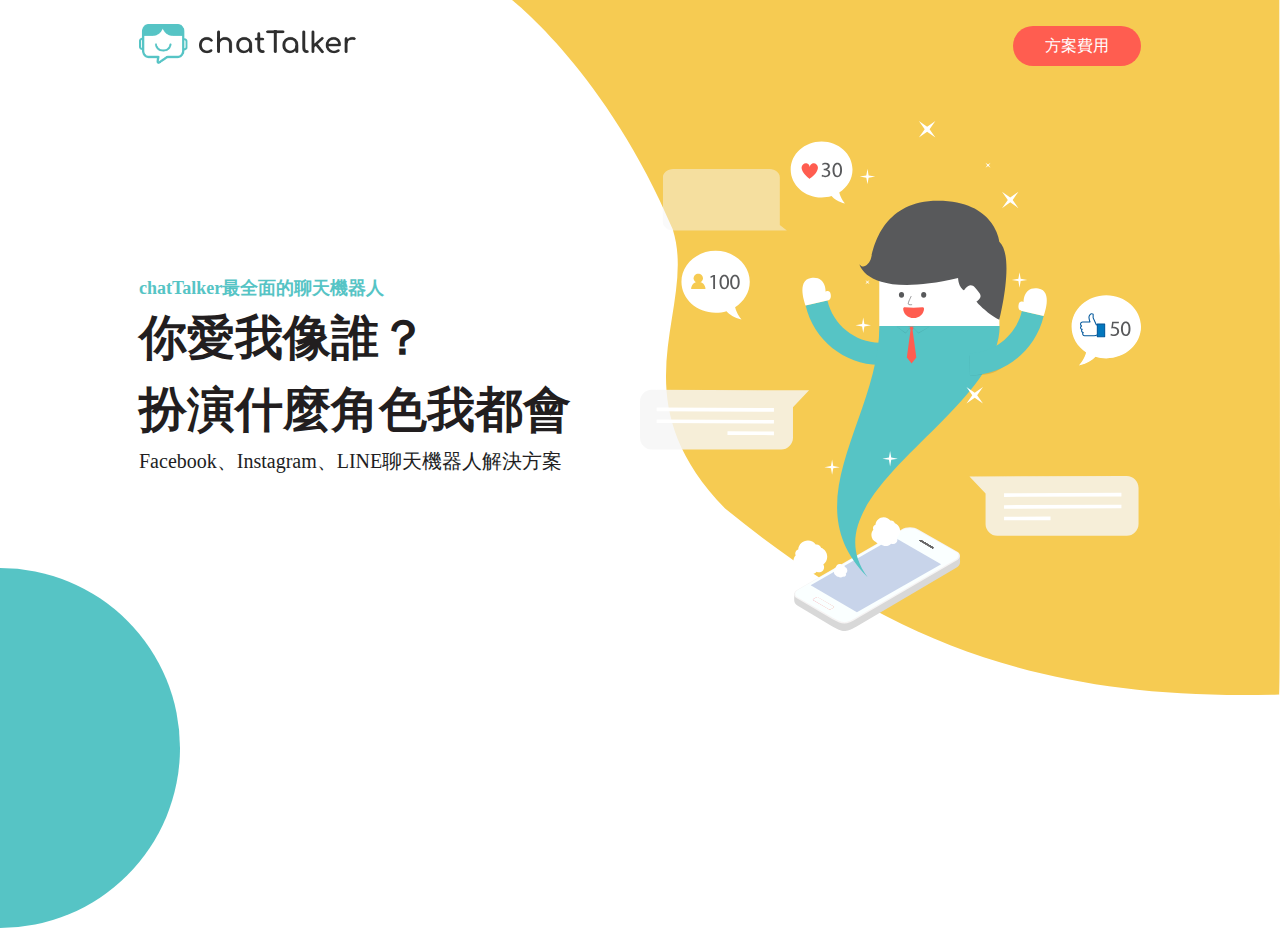
==== index.html @ 11fbdc0f "header done" ====
<!DOCTYPE html>
<html lang="en">
<head>
    <meta charset="UTF-8">
    <meta http-equiv="X-UA-Compatible" content="IE=edge">
    <meta name="viewport" content="width=device-width, initial-scale=1.0">
    <title>chatTalker</title>
    <link rel="stylesheet" href="index.css">
</head>
<body>
    <div class="header">
        <div class="navbar">
            <a href="index.html"><img src="image/logo.png" alt="chatTalker logo"></a>
            <p><a href="plan.html">方案費用</a></p>
        </div>
        <div class="banner">
            <div class="banner-text">
                <h6>chatTalker最全面的聊天機器人</h6>
                <h1>你愛我像誰？<br>扮演什麼角色我都會</h1>
                <p>Facebook、Instagram、LINE聊天機器人解決方案</p>
            </div>
            <img src="image/home.svg" alt="man with blue shirt coming from a smartphone">
        </div>
        <img src="image/ball01.svg" alt="blue circle">
    </div>
    <div class="container">

    </div>
    <div class="footer">

    </div>
</body>
</html>
---- index.css ----
/* http://meyerweb.com/eric/tools/css/reset/ 
   v2.0 | 20110126
   License: none (public domain)
*/

html, body, div, span, applet, object, iframe,
h1, h2, h3, h4, h5, h6, p, blockquote, pre,
a, abbr, acronym, address, big, cite, code,
del, dfn, em, img, ins, kbd, q, s, samp,
small, strike, strong, sub, sup, tt, var,
b, u, i, center,
dl, dt, dd, ol, ul, li,
fieldset, form, label, legend,
table, caption, tbody, tfoot, thead, tr, th, td,
article, aside, canvas, details, embed, 
figure, figcaption, footer, header, hgroup, 
menu, nav, output, ruby, section, summary,
time, mark, audio, video {
	margin: 0;
	padding: 0;
	border: 0;
	font-size: 100%;
	font: inherit;
	vertical-align: baseline;
}
/* HTML5 display-role reset for older browsers */
article, aside, details, figcaption, figure, 
footer, header, hgroup, menu, nav, section {
	display: block;
}
body {
	line-height: 1;
}
ol, ul {
	list-style: none;
}
blockquote, q {
	quotes: none;
}
blockquote:before, blockquote:after,
q:before, q:after {
	content: '';
	content: none;
}
table {
	border-collapse: collapse;
	border-spacing: 0;
}















*, *::before, *::after {
    box-sizing: border-box;
}

body {
    width: 100vw;
    font-family: 'Noto Sans TC';
}

.header {
    width: 100%;
    padding-bottom: 117px;
    background-image: url("image/bg_home.svg");
    background-size: 60vw;
    background-repeat: no-repeat;
    background-position: top right;
    position: relative;
}

.header>img {
    height: 360px;
    width: auto;
    position: absolute;
    bottom: -180px;
    left: -180px;
}

.navbar {
    display: flex;
    padding: 24px 139px;
    justify-content: space-between;
    align-items: center;
}

.navbar img {
    height: 40px;
    width: auto;
}

.navbar p>a {
    display: block;
    font-size: 16px;
    line-height: 1.5;
    text-decoration: none;
    color: #fff;
    background-color: #FF5D50;
    padding: 8px 32px;
    border-radius: 24px;
}

.navbar p>a:hover {
    color: #FF5D50;
    background-color: #fff;
    border: #FF5D50 1px solid;
}

.banner {
    display: flex;
    flex-wrap: nowrap;
    justify-content: space-between;
    margin: 30px 139px 0 139px;
}

.banner-text {
    display: flex;
    flex-direction: column;
    justify-content: center;
    line-height: 1.5;
}

.banner-text h6{
    color: #56C4C5;
    font-size: 18px;
    font-weight: bold;
}

.banner-text h1 {
    color: #221E1F;
    font-size: 48px;
    font-weight: bold;
}

.banner-text p {
    color: #221E1F;
    font-size: 20px;
}

.banner img {
    max-width: 532px;
    width: 50%;
}

@media (max-width: 768px) {
    .header {
        padding-bottom: 32px;
        background-size: 80%;
        background-image: url("image/bg_home_sm.svg");
        background-repeat: no-repeat;
        background-position: bottom center;
    }

    .header>img {
        display: none;
    }
    
    .navbar {
        padding: 24px 12px;
        justify-content: space-around;
    }

    .banner {
        margin: 30px 20px;
        flex-wrap: wrap;
        justify-content: center;
        align-items: flex-start;
        gap: 32px;
    }

    .banner img {
        width: 100%;
    }
}

@media (max-width: 375px) {
    .header {
        padding-bottom: 32px;
        background-image: url("image/bg_home_sm.svg");
        background-repeat: no-repeat;
        background-position: bottom center;
    }

    .navbar {
        padding: 16px 20px;
        border-bottom: 2px solid #FFD153;
        justify-content: space-between;
    }

    .navbar img {
        height: 24px;
        width: auto;
    }

    .banner {
        margin: 30px 20px 0 20px;
    }

    .banner-text h6{
        font-size: 16px;
    }

    .banner-text h1 {
        font-size: 32px;
    }

    .banner-text p {
        font-size: 16px;
    }
}
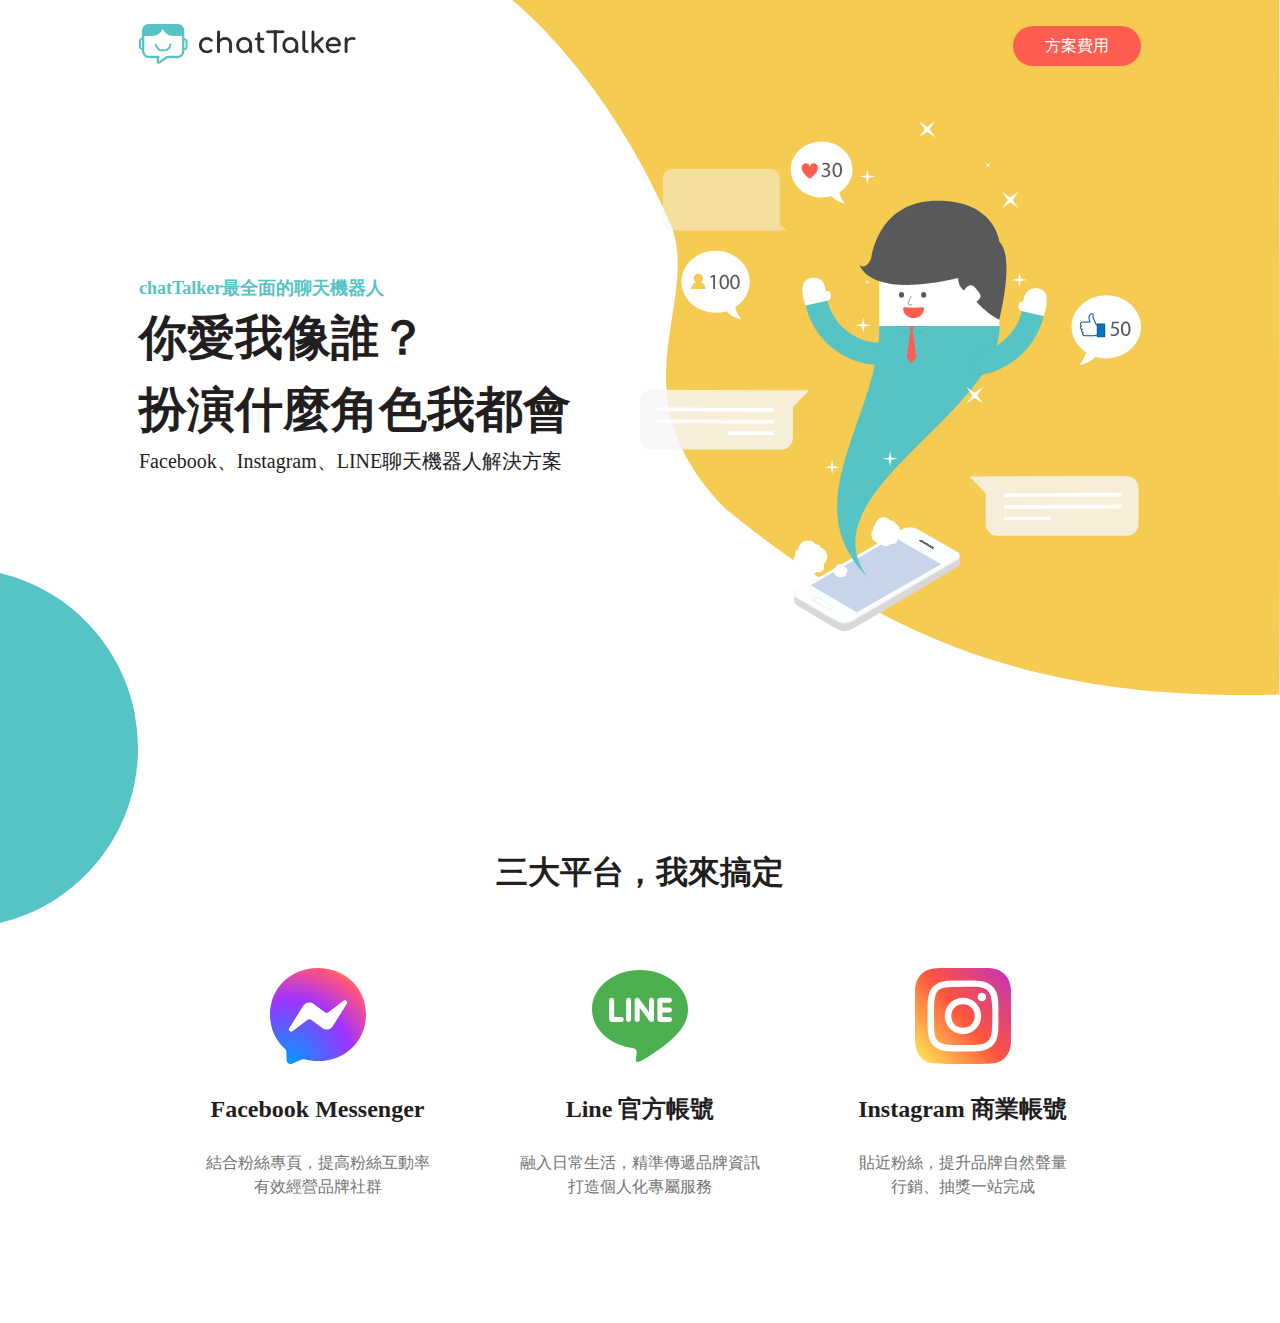
==== commit ec42f30f: "platforms done" ====
--- a/index.html
+++ b/index.html
@@ -24,7 +24,37 @@
         <img src="image/ball01.svg" alt="blue circle">
     </div>
     <div class="container">
+        <div class="platforms">
+            <h2>三大平台，我來搞定</h2>
+            <div class="platform-items">
+                <ul>
+                    <li>
+                        <img src="image/messenger.svg" alt="Messanger logo">
+                        <h3>Facebook Messenger</h3>
+                        <p>結合粉絲專頁，提高粉絲互動率<br>有效經營品牌社群</p>
+                    </li>
+                    <li>
+                        <img src="image/line.svg" alt="Line logo">
+                        <h3>Line 官方帳號</h3>
+                        <p>融入日常生活，精準傳遞品牌資訊<br>打造個人化專屬服務</p>
+                    </li>
+                    <li>
+                        <img src="image/instagram.svg" alt="Instagram logo">
+                        <h3>Instagram 商業帳號</h3>
+                        <p>貼近粉絲，提升品牌自然聲量<br>行銷、抽獎一站完成</p>
+                    </li>
+                </ul>
+            </div>
+        </div>
+        <div class="characters">
 
+        </div>
+        <div class="functions">
+
+        </div>
+        <div class="reviews">
+
+        </div>
     </div>
     <div class="footer">
 
--- a/index.css
+++ b/index.css
@@ -70,6 +70,7 @@
     font-family: 'Noto Sans TC';
 }
 
+/* header */
 .header {
     width: 100%;
     padding-bottom: 117px;
@@ -85,7 +86,7 @@
     width: auto;
     position: absolute;
     bottom: -180px;
-    left: -180px;
+    left: -222px;
 }
 
 .navbar {
@@ -152,8 +153,61 @@
     max-width: 532px;
     width: 50%;
 }
+/* header */
+
+/* container */
+.platforms {
+    text-align: center;
+    margin: 100px auto;
+    padding: 0 139px;
+}
+
+.platforms h2 {
+    color: #221E1F;
+    font-size: 32px;
+    font-weight: bold;
+    line-height: 1.5;
+    margin-bottom: 48px;
+}
+
+.platforms h3 {
+    color: #221E1F;
+    font-size: 24px;
+    font-weight: bold;
+    line-height: 1.5;
+    margin: 24px 0;
+}
+
+.platforms p {
+    color: #747474;
+    font-size: 16px;
+    line-height: 1.5;
+}
+
+.platforms img {
+    max-width: 40%;
+}
+
+.platform-items ul {
+    display: flex;
+    flex-direction: row;
+    justify-content: space-evenly;
+    align-items: center;
+    flex-wrap: wrap;
+}
+
+.platform-items li {
+    width: 240px;
+    margin: 24px;
+    text-align: center;
+    padding: 0;
+}
+
+
+/* container */
 
 @media (max-width: 768px) {
+    /* header */
     .header {
         padding-bottom: 32px;
         background-size: 80%;
@@ -163,7 +217,9 @@
     }
 
     .header>img {
-        display: none;
+        height: 280px;
+        left: -168px;
+        bottom: -420px;
     }
     
     .navbar {
@@ -182,9 +238,27 @@
     .banner img {
         width: 100%;
     }
+    /* header */
+
+    /* container */
+    .platforms {
+        padding: 0 100px;
+    }
+
+    .platforms h2 {
+        font-size: 28px;
+    }
+    
+    .platform-items ul {
+        flex-wrap: wrap;
+    }
+
+
+    /* container */
 }
 
 @media (max-width: 375px) {
+    /* header */
     .header {
         padding-bottom: 32px;
         background-image: url("image/bg_home_sm.svg");
@@ -192,6 +266,10 @@
         background-position: bottom center;
     }
 
+    .header>img {
+        display: none;
+    }
+
     .navbar {
         padding: 16px 20px;
         border-bottom: 2px solid #FFD153;
@@ -218,4 +296,22 @@
     .banner-text p {
         font-size: 16px;
     }
-}
+    /* header */
+    
+    /* container */
+    .platforms {
+        background-image: url("image/ball01.svg");
+        background-repeat: no-repeat;
+        background-size: 126px;
+        background-position: -77px 15px;
+    }
+    .platforms {
+        padding: 0 60px;
+    }
+    
+    .platforms h3 {
+        font-size: 18px;
+    }
+
+    /* container */
+}
